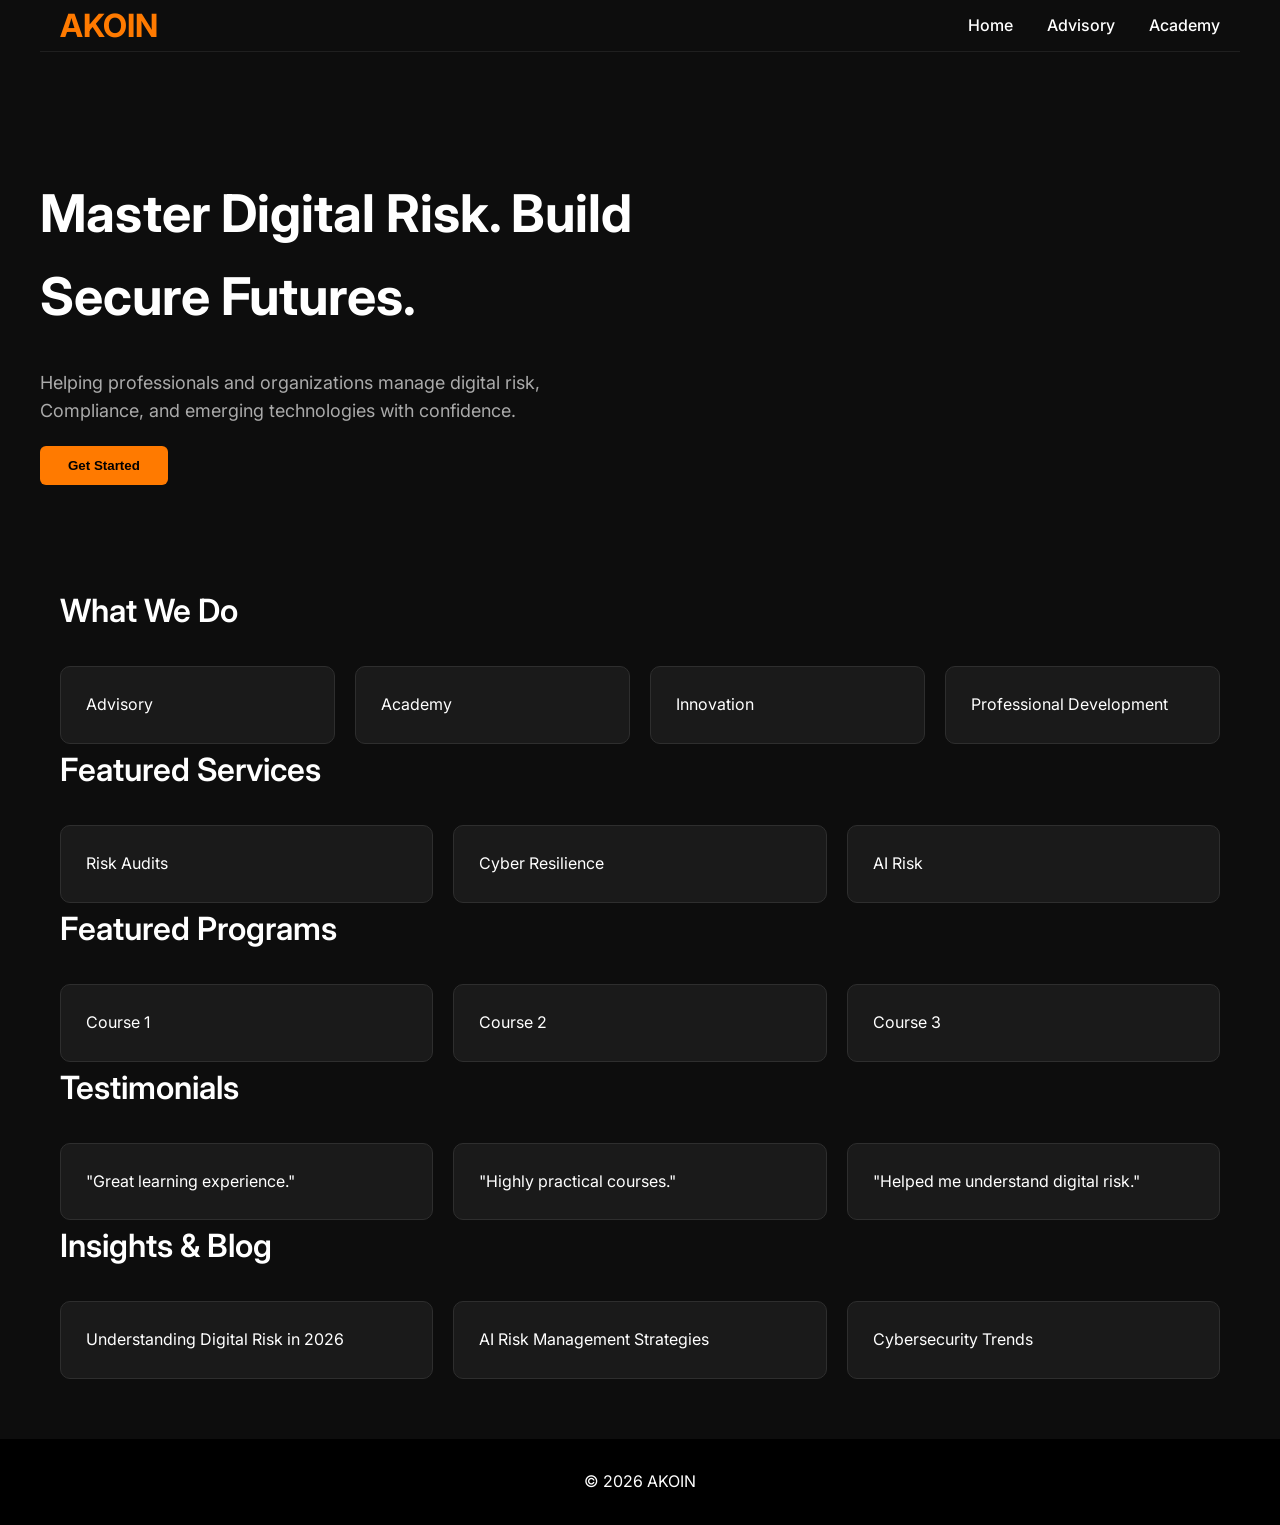
==== index.html @ 790dade7 "Add files via upload upload all" ====
<!DOCTYPE html>
<html lang="en">
<head>
    <meta charset="UTF-8">
    <meta name="viewport" content="width=device-width, initial-scale=1.0">
    <title>AKOIN</title>
    <link rel="stylesheet" href="Style.css">
    <link href="https://fonts.googleapis.com/css2?family=Inter:wght@400;600;700&display=swap" rel="stylesheet">
</head>
<body>
    <header class="container">
        <h1>AKOIN</h1>
        <nav>
            <a href="#">Home</a>
             <a href="Advisory.html">Advisory</a>
              <a href="Academy.html">Academy</a>
        </nav>
    </header>
    <section class="hero container">
        <h2>Master Digital Risk. Build Secure Futures.</h2>
        <p>Helping professionals and organizations manage digital risk, Compliance, and emerging technologies with confidence.</p>
        <button>
            Get Started
        </button>
    </section>
    <section class="container">
        <h2>What We Do</h2>
        <div class="grid-4">
        <div class="card">Advisory</div>
        <div class="card">Academy</div>
        <div class="card">Innovation</div>
        <div class="card">Professional Development</div>
        </div>
    </section>
    <section class="container">
        <h2>Featured Services</h2>
        <div class="grid-3">
        <div class="card">Risk Audits</div>
        <div class="card">Cyber Resilience</div>
        <div class="card">AI Risk</div>
        </div>
    </section>
    <section class="container">
        <h2>Featured Programs</h2>
        <div class="grid-3">
        <div class="card">Course 1</div>
        <div class="card">Course 2</div>
        <div class="card">Course 3</div>
        </div>
    </section>
    <section class="container">
        <h2>Testimonials</h2>
        <div class="grid-3">
        <div class="card">"Great learning experience."</div>
        <div class="card">"Highly practical courses."</div>
        <div class="card">"Helped me understand digital risk."</div>
        </div>
    </section>
    <section class="container">
    <h2>Insights & Blog</h2>
    <div class="grid-3">
        <div class="card">Understanding Digital Risk in 2026</div>
        <div class="card">AI Risk Management Strategies</div>
        <div class="card">Cybersecurity Trends</div>
    </div>
</section>
    <footer>
        <p>© 2026 AKOIN</p>
    </footer>
</body>
</html>
---- Style.css ----
* {
  margin: 0;
  padding: 0;
  box-sizing: border-box;
}
body {
  font-family: 'Inter', sans-serif;
  background-color: #0d0d0d;
  color: #ffffff;
  line-height: 1.6;
}
.advisory-page section p{
    max-width: 600px;
    margin-bottom: 20px;
}
.academy-page section p{
    max-width: 600px;
    margin-bottom: 20px;
}
.container {
  max-width: 1200px;
  margin: 0 auto;
  padding: 0 20px;
}
header {
  display: flex;
  justify-content: space-between;
  align-items: center;
  padding: 20px 0;
  border-bottom: 1px solid #1f1f1f;
}
header h1 {
  color: #ff7a00;
  font-weight: 700;
}
nav a {
  color: #ffffff;
  text-decoration: none;
  margin-left: 30px;
  font-weight: 500;
}
nav a:hover {
  color: #ff7a00;
}
.hero {
  padding: 120px 0 100px;
}
.hero h2 {
  font-size: 52px;
  font-weight: 700;
  max-width: 600px;
}
.hero p {
  color: #aaaaaa;
  margin: 20px 0;
  font-size: 18px;
  max-width: 500px;
}
button {
  background-color: #ff7a00;
  color: #000;
  border: none;
  padding: 12px 28px;
  border-radius: 6px;
  font-weight: 600;
  cursor: pointer;
  transition: 0.3s;
}
button:hover {
  background-color: #ffa733;
}
section {
  padding: 80px 0;
}
section p{
    max-width: 600px;
}
h2 {
  font-size: 32px;
  margin-bottom: 30px;
  font-weight: 600;
}
.grid-4 {
  display: grid;
  grid-template-columns: repeat(4, 1fr);
  gap: 20px;
}
.grid-3 {
  display: grid;
  grid-template-columns: repeat(3, 1fr);
  gap: 20px;
}
.card {
  background: #1a1a1a;
  padding: 25px;
  border-radius: 10px;
  transition: 0.3s ease, background 0.3s ease;
  border: 1px solid #2e2e2e;
}
.card p{
  color: #aaa;
  font-size: 14px;
  margin-top: 10px;
}
.card:hover {
  transform: translateY(-6px);
  background: #222;
}
footer {
  text-align: center;
  padding: 30px 0;
  background-color: #000;
  margin-top: 60px;
}
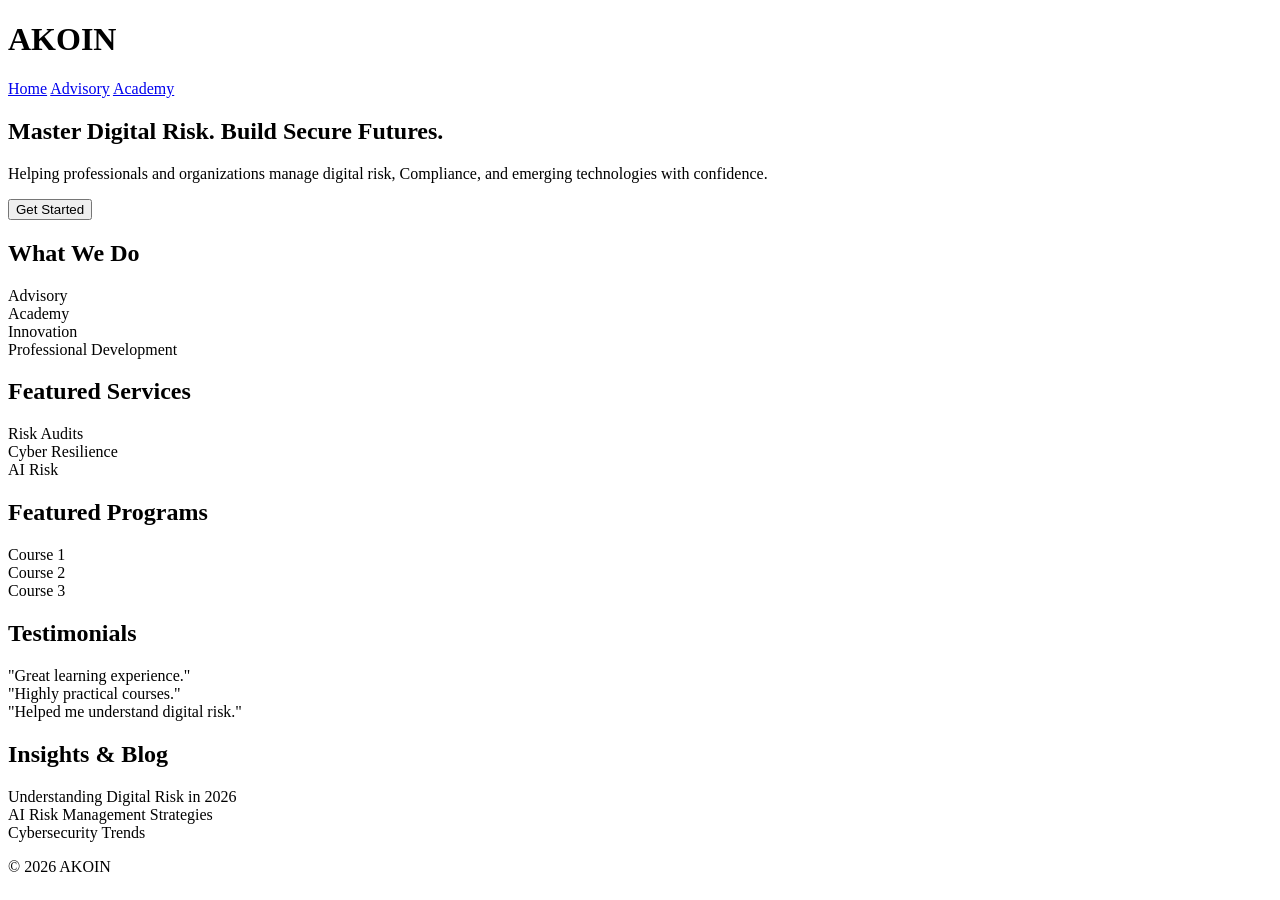
==== commit 7e6f40b5: "Add files via upload commit all" ====
--- a/index.html
+++ b/index.html
@@ -11,9 +11,9 @@
     <header class="container">
         <h1>AKOIN</h1>
         <nav>
-            <a href="#">Home</a>
-             <a href="Advisory.html">Advisory</a>
-              <a href="Academy.html">Academy</a>
+            <a href="index.html">Home</a>
+             <a href="advisory.html">Advisory</a>
+              <a href="academy.html">Academy</a>
         </nav>
     </header>
     <section class="hero container">
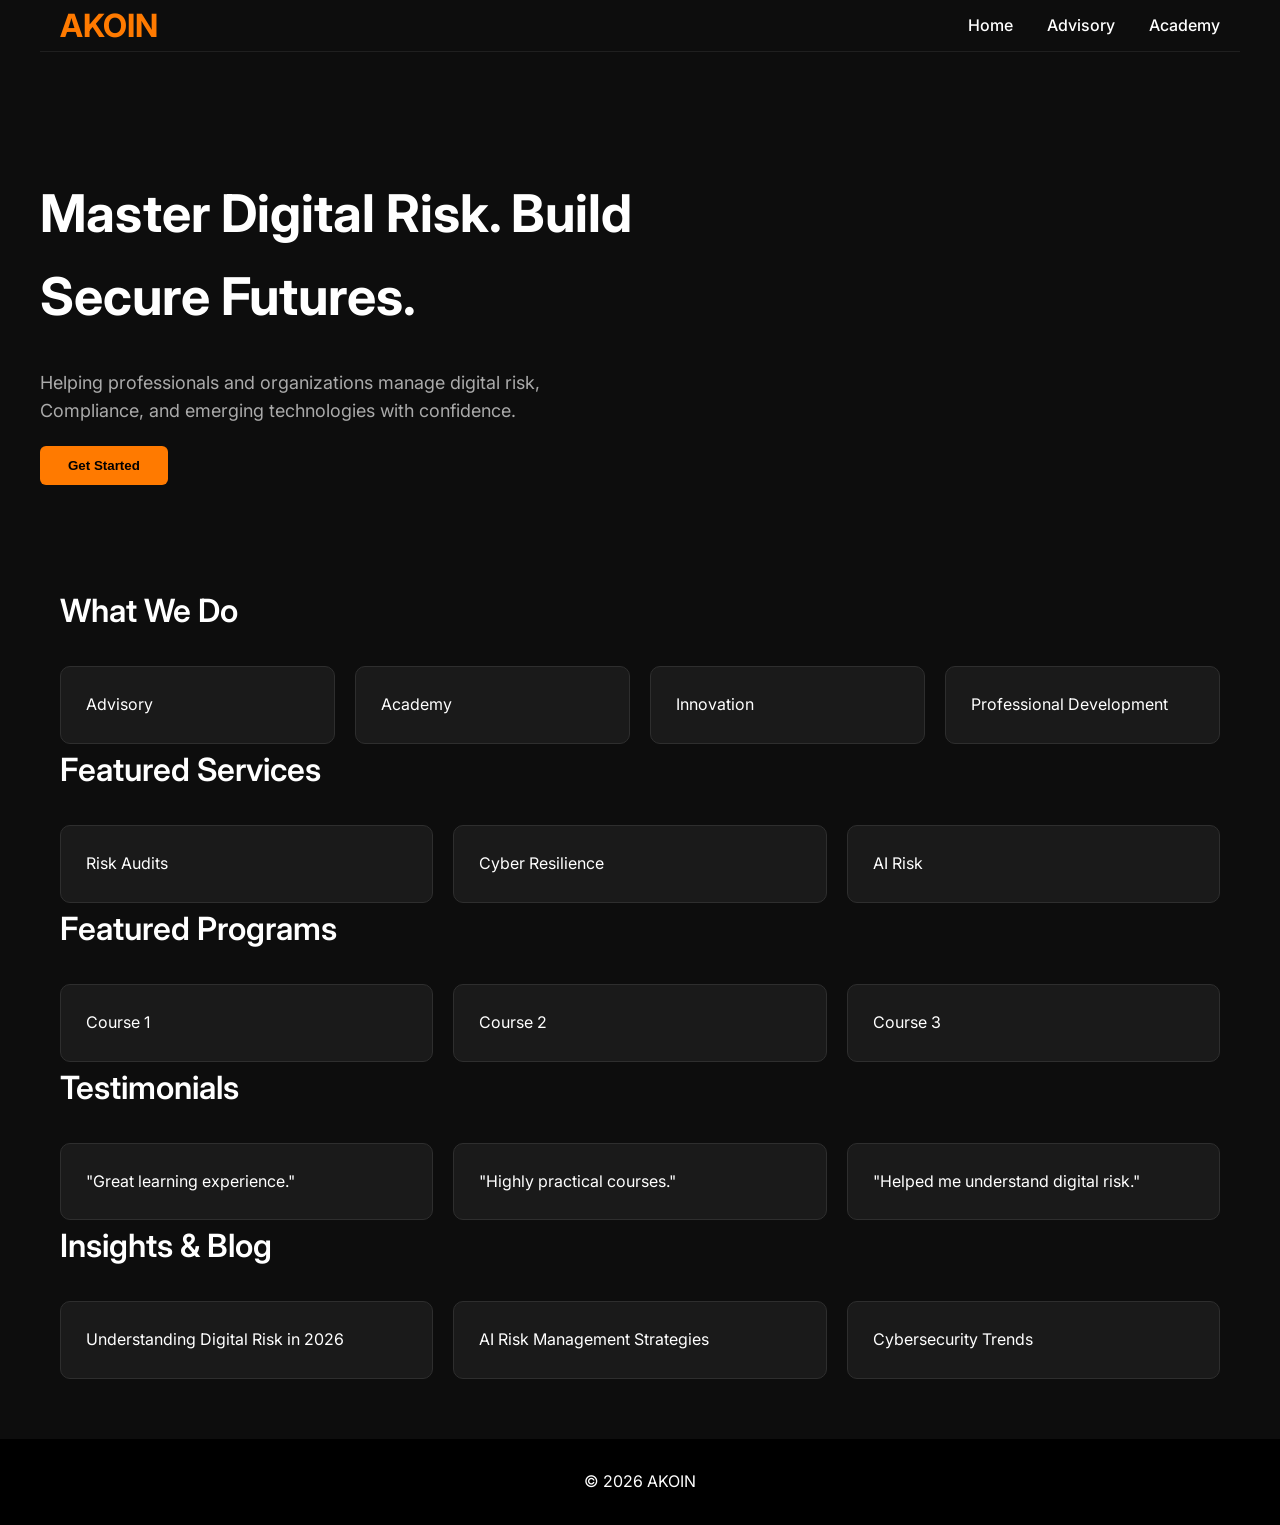
==== commit 6552d6b0: "Refactor index.html and fix stylesheet link casing Updated HTML structure and corrected casing in st" ====
--- a/index.html
+++ b/index.html
@@ -4,7 +4,7 @@
     <meta charset="UTF-8">
     <meta name="viewport" content="width=device-width, initial-scale=1.0">
     <title>AKOIN</title>
-    <link rel="stylesheet" href="Style.css">
+    <link rel="stylesheet" href="style.css">
     <link href="https://fonts.googleapis.com/css2?family=Inter:wght@400;600;700&display=swap" rel="stylesheet">
 </head>
 <body>
@@ -68,4 +68,4 @@
         <p>© 2026 AKOIN</p>
     </footer>
 </body>
-</html>+</html>
--- a/style.css
+++ b/style.css
@@ -0,0 +1,114 @@
+* {
+  margin: 0;
+  padding: 0;
+  box-sizing: border-box;
+}
+body {
+  font-family: 'Inter', sans-serif;
+  background-color: #0d0d0d;
+  color: #ffffff;
+  line-height: 1.6;
+}
+.advisory-page section p{
+    max-width: 600px;
+    margin-bottom: 20px;
+}
+.academy-page section p{
+    max-width: 600px;
+    margin-bottom: 20px;
+}
+.container {
+  max-width: 1200px;
+  margin: 0 auto;
+  padding: 0 20px;
+}
+header {
+  display: flex;
+  justify-content: space-between;
+  align-items: center;
+  padding: 20px 0;
+  border-bottom: 1px solid #1f1f1f;
+}
+header h1 {
+  color: #ff7a00;
+  font-weight: 700;
+}
+nav a {
+  color: #ffffff;
+  text-decoration: none;
+  margin-left: 30px;
+  font-weight: 500;
+}
+nav a:hover {
+  color: #ff7a00;
+}
+.hero {
+  padding: 120px 0 100px;
+}
+.hero h2 {
+  font-size: 52px;
+  font-weight: 700;
+  max-width: 600px;
+}
+.hero p {
+  color: #aaaaaa;
+  margin: 20px 0;
+  font-size: 18px;
+  max-width: 500px;
+}
+button {
+  background-color: #ff7a00;
+  color: #000;
+  border: none;
+  padding: 12px 28px;
+  border-radius: 6px;
+  font-weight: 600;
+  cursor: pointer;
+  transition: 0.3s;
+}
+button:hover {
+  background-color: #ffa733;
+}
+section {
+  padding: 80px 0;
+}
+section p{
+    max-width: 600px;
+}
+h2 {
+  font-size: 32px;
+  margin-bottom: 30px;
+  font-weight: 600;
+}
+.grid-4 {
+  display: grid;
+  grid-template-columns: repeat(4, 1fr);
+  gap: 20px;
+}
+.grid-3 {
+  display: grid;
+  grid-template-columns: repeat(3, 1fr);
+  gap: 20px;
+}
+.card {
+  background: #1a1a1a;
+  padding: 25px;
+  border-radius: 10px;
+  transition: 0.3s ease, background 0.3s ease;
+  border: 1px solid #2e2e2e;
+}
+.card p{
+  color: #aaa;
+  font-size: 14px;
+  margin-top: 10px;
+}
+.card:hover {
+  transform: translateY(-6px);
+  background: #222;
+}
+footer {
+  text-align: center;
+  padding: 30px 0;
+  background-color: #000;
+  margin-top: 60px;
+}
